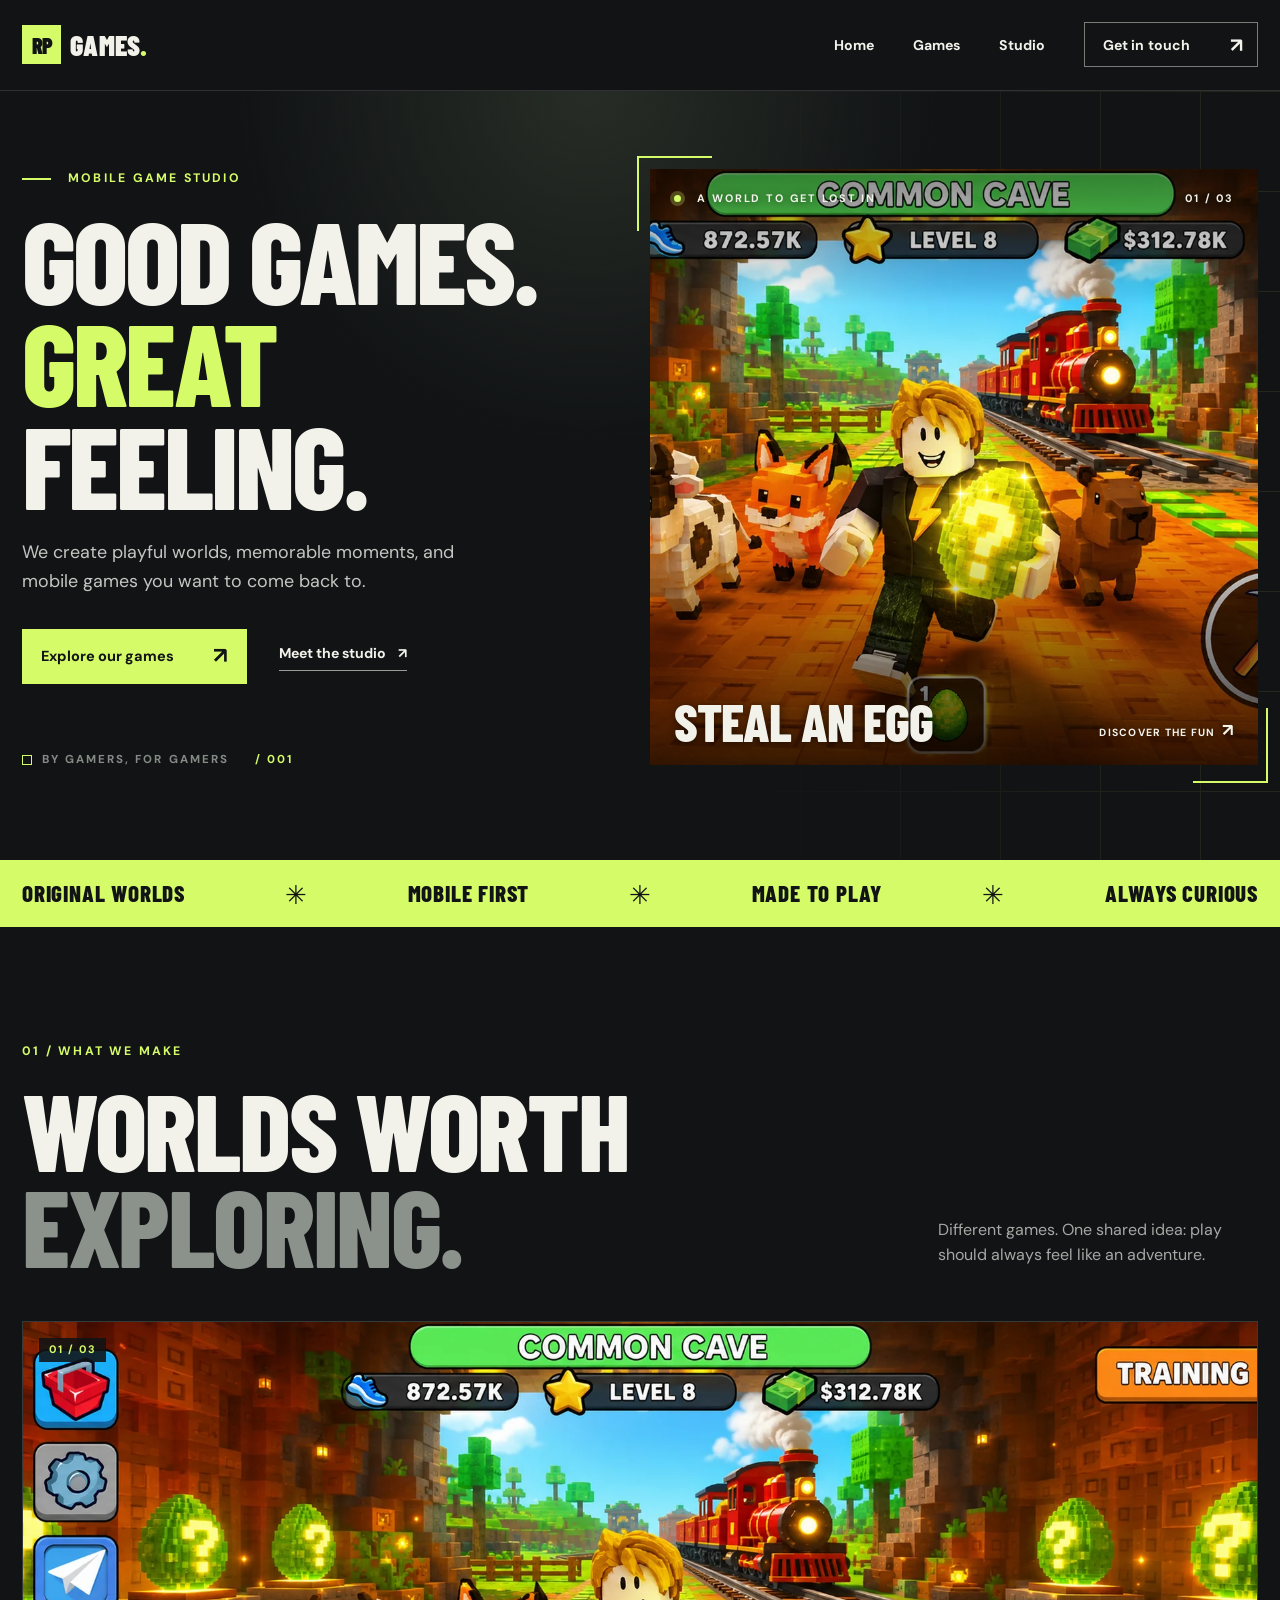
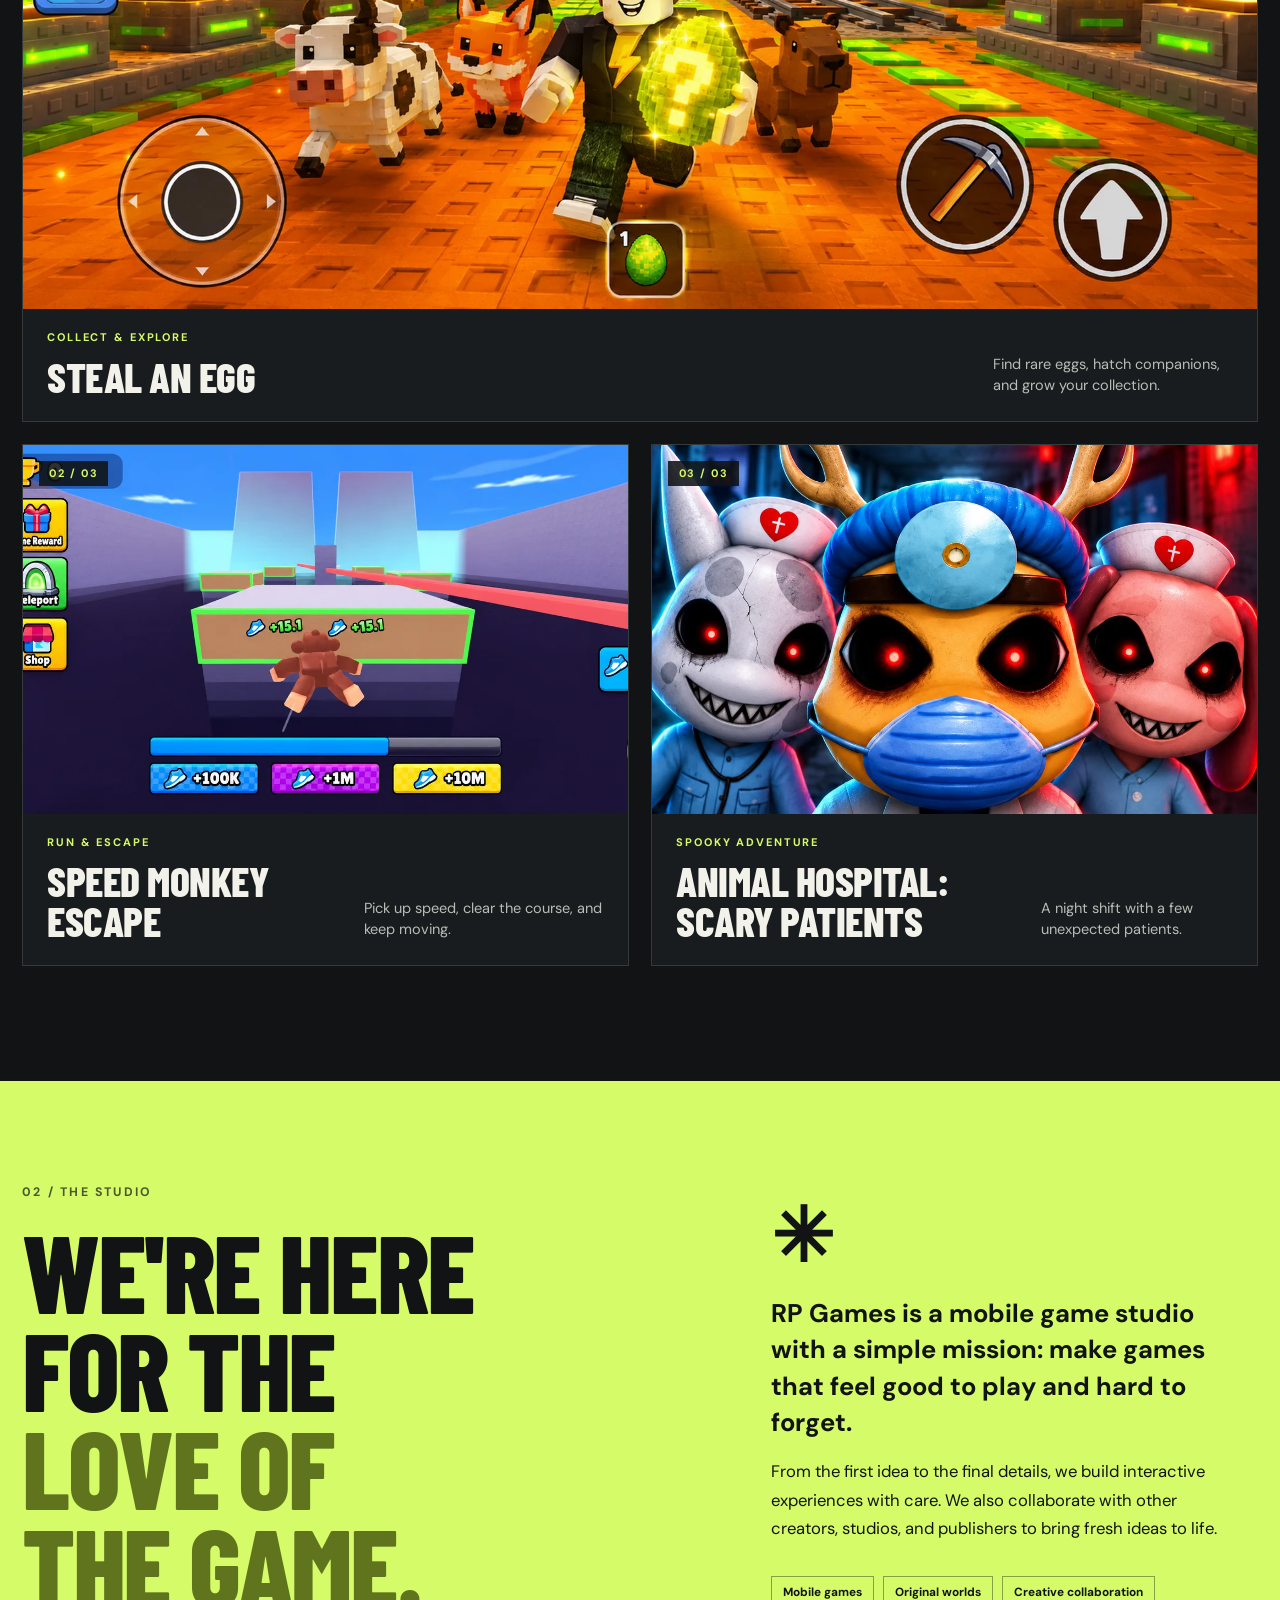
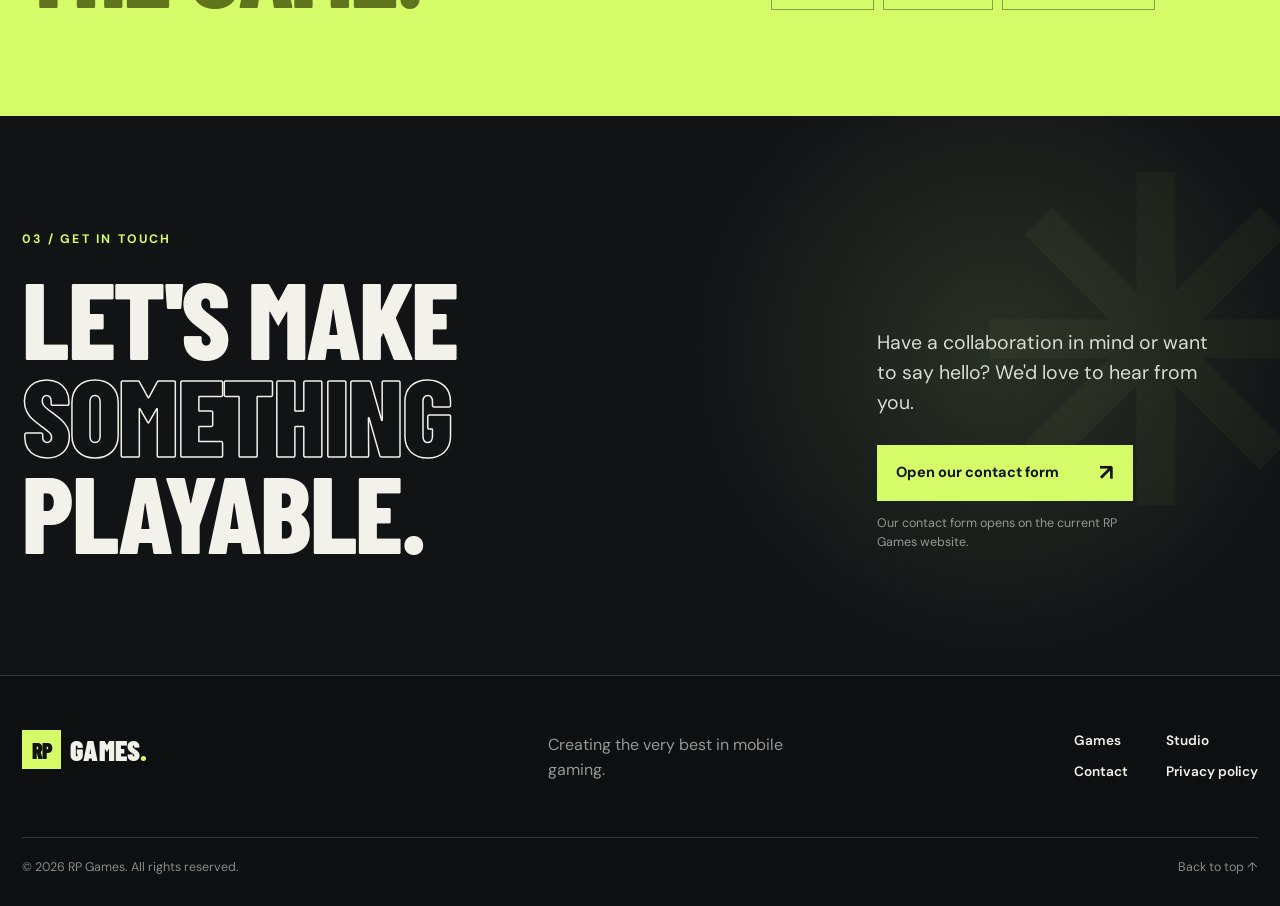
==== index.html @ 2c35d798 "Add files via upload" ====
<!doctype html>
<html lang="en">
<head>
  <meta charset="utf-8">
  <meta name="viewport" content="width=device-width, initial-scale=1">
  <meta name="theme-color" content="#111315">
  <meta name="description" content="RP Games creates playful, memorable mobile games and collaborates with studios and publishers to bring new worlds to life.">
  <title>RP Games — Mobile games worth coming back to</title>
  <link rel="icon" href="./assets/favicon.svg" type="image/svg+xml">
  <link rel="preconnect" href="https://fonts.googleapis.com">
  <link rel="preconnect" href="https://fonts.gstatic.com" crossorigin>
  <link href="https://fonts.googleapis.com/css2?family=Barlow+Condensed:wght@600;700;800;900&family=DM+Sans:wght@400;500;600;700&display=swap" rel="stylesheet">
  <link rel="stylesheet" href="./assets/styles.css">
  <script defer src="./assets/site.js"></script>
</head>
<body>
  <a class="skip-link" href="#main">Skip to content</a>
  <header class="site-header">
    <div class="wrap header-inner">
      <a class="brand" href="#home" aria-label="RP Games home"><span class="brand-tile">RP</span><span>GAMES<span class="brand-dot">.</span></span></a>
      <button class="menu-toggle" type="button" aria-expanded="false" aria-controls="primary-nav" aria-label="Open menu"><span></span><span></span></button>
      <nav class="primary-nav" id="primary-nav" aria-label="Main navigation">
        <a href="#home">Home</a>
        <a href="#games">Games</a>
        <a href="#studio">Studio</a>
        <a class="nav-contact" href="#contact">Get in touch <span aria-hidden="true">↗</span></a>
      </nav>
    </div>
  </header>

  <main id="main">
    <section class="hero" id="home" aria-labelledby="hero-title">
      <div class="wrap hero-grid">
        <div class="hero-copy">
          <p class="eyebrow"><span class="eyebrow-rule"></span> MOBILE GAME STUDIO</p>
          <h1 id="hero-title">GOOD GAMES.<br><span class="accent-type">GREAT</span><br>FEELING.</h1>
          <p class="hero-intro">We create playful worlds, memorable moments, and mobile games you want to come back to.</p>
          <div class="hero-actions">
            <a class="button button-lime" href="#games">Explore our games <span aria-hidden="true">↗</span></a>
            <a class="text-link" href="#studio">Meet the studio <span aria-hidden="true">↗</span></a>
          </div>
          <div class="hero-caption"><span class="caption-square" aria-hidden="true"></span> BY GAMERS, FOR GAMERS <span class="caption-index">/ 001</span></div>
        </div>
        <div class="hero-visual">
          <div class="hero-image-frame">
            <img src="./assets/steal-an-egg.webp" alt="Colorful Steal an Egg game world with a player carrying an egg" width="1900" height="878" fetchpriority="high">
            <div class="hero-image-shade"></div>
            <div class="image-topline"><span class="live-pip" aria-hidden="true"></span> A WORLD TO GET LOST IN <span>01 / 03</span></div>
            <div class="image-bottomline"><strong>STEAL AN EGG</strong><span>DISCOVER THE FUN <span aria-hidden="true">↗</span></span></div>
          </div>
          <span class="hero-corner hero-corner-a" aria-hidden="true"></span><span class="hero-corner hero-corner-b" aria-hidden="true"></span>
        </div>
      </div>
    </section>

    <div class="signal-strip" aria-label="Our focus: original worlds, mobile first, made to play">
      <div class="wrap signal-inner"><span>ORIGINAL WORLDS</span><i aria-hidden="true">✳</i><span>MOBILE FIRST</span><i aria-hidden="true">✳</i><span>MADE TO PLAY</span><i aria-hidden="true">✳</i><span>ALWAYS CURIOUS</span></div>
    </div>

    <section class="games-section section-pad" id="games" aria-labelledby="games-title">
      <div class="wrap">
        <div class="section-heading">
          <div><p class="eyebrow">01 / WHAT WE MAKE</p><h2 id="games-title">WORLDS WORTH<br><span class="muted-type">EXPLORING.</span></h2></div>
          <p>Different games. One shared idea: play should always feel like an adventure.</p>
        </div>
        <div class="game-grid">
          <article class="game-card game-card-featured">
            <div class="game-image"><img src="./assets/steal-an-egg.webp" alt="Steal an Egg game scene with a glowing egg and animal companions" width="1900" height="878" loading="lazy" decoding="async"><span class="card-number">01 / 03</span></div>
            <div class="game-info"><div><p class="game-type">COLLECT &amp; EXPLORE</p><h3>Steal an Egg</h3></div><p>Find rare eggs, hatch companions, and grow your collection.</p></div>
          </article>
          <article class="game-card">
            <div class="game-image"><img src="./assets/speed-monkey-escape.webp" alt="Speed Monkey Escape colorful obstacle course" width="1500" height="694" loading="lazy" decoding="async"><span class="card-number">02 / 03</span></div>
            <div class="game-info"><div><p class="game-type">RUN &amp; ESCAPE</p><h3>Speed Monkey Escape</h3></div><p>Pick up speed, clear the course, and keep moving.</p></div>
          </article>
          <article class="game-card">
            <div class="game-image"><img src="./assets/animal-hospital.webp" alt="Animal Hospital Scary Patients characters in a mysterious hospital" width="1100" height="1100" loading="lazy" decoding="async"><span class="card-number">03 / 03</span></div>
            <div class="game-info"><div><p class="game-type">SPOOKY ADVENTURE</p><h3>Animal Hospital: Scary Patients</h3></div><p>A night shift with a few unexpected patients.</p></div>
          </article>
        </div>
      </div>
    </section>

    <section class="studio-section" id="studio" aria-labelledby="studio-title">
      <div class="wrap studio-grid">
        <div><p class="eyebrow">02 / THE STUDIO</p><h2 id="studio-title">WE'RE HERE<br>FOR THE<br><span>LOVE OF<br>THE GAME.</span></h2></div>
        <div class="studio-copy"><span class="asterisk" aria-hidden="true">✳</span><p>RP Games is a mobile game studio with a simple mission: make games that feel good to play and hard to forget.</p><p>From the first idea to the final details, we build interactive experiences with care. We also collaborate with other creators, studios, and publishers to bring fresh ideas to life.</p><div class="studio-tags"><span>Mobile games</span><span>Original worlds</span><span>Creative collaboration</span></div></div>
      </div>
    </section>

    <section class="contact-section section-pad" id="contact" aria-labelledby="contact-title">
      <div class="wrap contact-grid"><div><p class="eyebrow">03 / GET IN TOUCH</p><h2 id="contact-title">LET'S MAKE<br><span class="outline-type">SOMETHING</span><br>PLAYABLE.</h2></div><div class="contact-right"><p>Have a collaboration in mind or want to say hello? We'd love to hear from you.</p><a class="button button-lime" href="https://mobtwin.wixsite.com/rpgames#comp-kpzdx657" target="_blank" rel="noopener noreferrer">Open our contact form <span aria-hidden="true">↗</span></a><small>Our contact form opens on the current RP Games website.</small></div></div>
    </section>
  </main>

  <footer class="site-footer"><div class="wrap footer-top"><a class="brand" href="#home" aria-label="RP Games home"><span class="brand-tile">RP</span><span>GAMES<span class="brand-dot">.</span></span></a><p>Creating the very best in mobile gaming.</p><nav aria-label="Footer navigation"><a href="#games">Games</a><a href="#studio">Studio</a><a href="#contact">Contact</a><a href="./privacy-policy/">Privacy policy</a></nav></div><div class="wrap footer-bottom"><span>© <span data-year>2026</span> RP Games. All rights reserved.</span><a href="#home">Back to top ↑</a></div></footer>
</body>
</html>
---- assets/styles.css ----
:root{--ink:#111315;--ink-2:#191c1e;--paper:#f2f2eb;--line:#34393a;--lime:#d5fb69;--muted:#a4a9a4;--display:'Barlow Condensed',Impact,'Arial Narrow',sans-serif;--body:'DM Sans',Arial,sans-serif}
*,*::before,*::after{box-sizing:border-box}
html{scroll-behavior:smooth;scroll-padding-top:5.5rem}
body{margin:0;background:var(--ink);color:var(--paper);font-family:var(--body);font-size:1rem;line-height:1.6;-webkit-font-smoothing:antialiased}
body.menu-open{overflow:hidden}
a{color:inherit;text-decoration:none}
button{font:inherit}
img{display:block;max-width:100%}
::selection{background:var(--lime);color:var(--ink)}
:focus-visible{outline:3px solid var(--lime);outline-offset:4px}
.wrap{width:min(100% - 2.75rem,1280px);margin-inline:auto}
.skip-link{position:fixed;z-index:100;top:-5rem;left:1rem;background:var(--lime);color:var(--ink);padding:.6rem 1rem;font-weight:700}
.skip-link:focus{top:1rem}
.site-header{position:relative;z-index:20;border-bottom:1px solid #ffffff20;background:var(--ink)}
.header-inner{height:5.6rem;display:flex;align-items:center;justify-content:space-between;gap:2rem}
.brand{display:inline-flex;align-items:center;gap:.55rem;white-space:nowrap;font:900 1.75rem/1 var(--display);letter-spacing:.01em}
.brand-tile{display:grid;place-items:center;width:2.45rem;height:2.45rem;color:var(--ink);background:var(--lime);font-size:1.38rem;letter-spacing:-.05em}
.brand-dot{color:var(--lime)}
.primary-nav{display:flex;align-items:center;gap:clamp(1.5rem,3vw,3rem);font-size:.88rem;font-weight:700;letter-spacing:.01em}
.primary-nav>a:not(.nav-contact){transition:color .2s}
.primary-nav>a:not(.nav-contact):hover{color:var(--lime)}
.nav-contact{display:flex;align-items:center;gap:2.5rem;border:1px solid #777e77;padding:.65rem .85rem .65rem 1.1rem;transition:background .2s,color .2s,border-color .2s}
.nav-contact:hover{background:var(--lime);border-color:var(--lime);color:var(--ink)}
.nav-contact span{font-size:1.25rem;line-height:1}
.menu-toggle{display:none}
.hero{position:relative;overflow:hidden;background:radial-gradient(circle at 46% 0%,#272d26 0,transparent 34%),var(--ink)}
.hero::before{content:'';position:absolute;inset:0;pointer-events:none;opacity:.09;background-image:linear-gradient(to right,#d5fb69 1px,transparent 1px),linear-gradient(to bottom,#d5fb69 1px,transparent 1px);background-size:100px 100px;mask-image:linear-gradient(90deg,transparent 55%,black 100%)}
.hero-grid{position:relative;min-height:41rem;display:grid;grid-template-columns:minmax(0,.94fr) minmax(0,1.06fr);align-items:center;gap:clamp(2rem,5vw,5.5rem);padding-block:4.1rem 4.8rem}
.hero-copy{position:relative;z-index:1}
.eyebrow{font-size:.77rem;line-height:1.4;letter-spacing:.18em;font-weight:700;text-transform:uppercase;color:var(--lime);margin:0 0 1.3rem}
.eyebrow-rule{display:inline-block;width:1.8rem;height:2px;background:currentColor;vertical-align:middle;margin-right:.75rem}
h1,h2,h3,p{margin-top:0}
h1,h2,h3{font-family:var(--display);font-weight:800;line-height:.89;text-transform:uppercase}
h1{font-size:clamp(5.2rem,9vw,10.25rem);letter-spacing:-.026em;margin:0 0 1.4rem}
.accent-type{color:var(--lime)}
.hero-intro{color:#c2c7c1;max-width:27rem;font-size:1.12rem;line-height:1.65;margin-bottom:2rem}
.hero-actions{display:flex;align-items:center;flex-wrap:wrap;gap:1.4rem 2rem}
.button{display:inline-flex;min-height:3.45rem;align-items:center;justify-content:space-between;gap:2.4rem;padding:.88rem 1.2rem;font-size:.91rem;font-weight:700;line-height:1.2;transition:transform .2s,background .2s}
.button:hover{transform:translateY(-3px);background:#e8ffab}
.button-lime{background:var(--lime);color:var(--ink)}
.button span{font-size:1.4rem;line-height:1}
.text-link{font-size:.88rem;font-weight:700;border-bottom:1px solid #979c97;padding-bottom:.3rem;transition:border-color .2s,color .2s}
.text-link:hover{color:var(--lime);border-color:var(--lime)}
.text-link span{margin-left:.55rem}
.hero-caption{display:flex;align-items:center;gap:.6rem;margin-top:4.2rem;color:#858c86;font-size:.72rem;font-weight:700;letter-spacing:.18em}
.caption-square{width:.62rem;height:.62rem;border:1px solid var(--lime)}
.caption-index{margin-left:1rem;color:var(--lime)}
.hero-visual{position:relative;min-width:0;padding:.8rem 0 1.1rem .8rem}
.hero-image-frame{position:relative;overflow:hidden;background:#394341;aspect-ratio:1.02;isolation:isolate}
.hero-image-frame>img{width:100%;height:100%;object-fit:cover;object-position:52% 50%;filter:saturate(.98)}
.hero-image-shade{position:absolute;inset:0;background:linear-gradient(to bottom,rgba(0,0,0,.45),transparent 23%,transparent 61%,rgba(0,0,0,.78));pointer-events:none}
.image-topline,.image-bottomline{position:absolute;z-index:1;left:1.5rem;right:1.5rem;display:flex;align-items:center;justify-content:space-between;gap:1rem;text-shadow:0 1px 8px #0009}
.image-topline{top:1.3rem;font-size:.68rem;letter-spacing:.17em;font-weight:700}
.live-pip{flex:none;display:inline-block;width:.48rem;height:.48rem;background:var(--lime);border-radius:50%;box-shadow:0 0 0 4px #d5fb6940}
.image-topline span:last-child{margin-left:auto}
.image-bottomline{bottom:1.3rem;align-items:end}
.image-bottomline strong{font:800 clamp(2.6rem,4.1vw,5.2rem)/.89 var(--display);letter-spacing:-.02em}
.image-bottomline>span{font-size:.65rem;font-weight:700;white-space:nowrap;letter-spacing:.12em}
.image-bottomline>span span{font-size:1.1rem;margin-left:.2rem}
.hero-corner{position:absolute;width:4.7rem;height:4.7rem;pointer-events:none}
.hero-corner-a{top:0;left:0;border-top:2px solid var(--lime);border-left:2px solid var(--lime)}
.hero-corner-b{bottom:0;right:-.65rem;border-bottom:2px solid var(--lime);border-right:2px solid var(--lime)}
.signal-strip{background:var(--lime);color:var(--ink);border-block:1px solid var(--lime)}
.signal-inner{display:flex;align-items:center;justify-content:space-between;gap:1.6rem;min-height:4.1rem;overflow:hidden;white-space:nowrap;font:800 clamp(1.1rem,1.8vw,1.65rem)/1 var(--display);letter-spacing:.035em}
.signal-inner i{font:normal 1.65rem var(--display)}
.section-pad{padding-block:clamp(5.5rem,9vw,9rem)}
.section-heading{display:flex;align-items:end;justify-content:space-between;gap:2rem;margin-bottom:2.9rem}
.section-heading h2,.studio-grid h2,.contact-grid h2{font-size:clamp(4.7rem,8.5vw,8.7rem);letter-spacing:-.022em;margin:0}
.muted-type{color:#8b928c}
.section-heading>p{color:var(--muted);max-width:20rem;margin:0 0 .4rem;font-size:1rem}
.game-grid{display:grid;grid-template-columns:repeat(2,minmax(0,1fr));gap:1.4rem}
.game-card{min-width:0;border:1px solid var(--line);background:var(--ink-2);transition:border-color .25s,transform .25s}
.game-card:hover{border-color:var(--lime);transform:translateY(-4px)}
.game-card-featured{grid-column:span 2}
.game-image{position:relative;overflow:hidden;aspect-ratio:1.64;background:#29302b}
.game-card-featured .game-image{aspect-ratio:2.1}
.game-image img{width:100%;height:100%;object-fit:cover;object-position:center;transition:transform .4s}
.game-card:hover .game-image img{transform:scale(1.025)}
.game-card:nth-child(3) .game-image img{object-position:center 38%}
.card-number{position:absolute;top:1rem;left:1rem;padding:.42rem .65rem;background:#111315df;color:var(--lime);font-size:.68rem;font-weight:700;letter-spacing:.14em;line-height:1}
.game-info{display:flex;align-items:end;justify-content:space-between;gap:1.5rem;padding:1.25rem 1.5rem 1.55rem}
.game-info h3{font-size:clamp(2.05rem,3.25vw,3.55rem);line-height:.95;letter-spacing:-.012em;margin:0}
.game-type{font-size:.69rem;letter-spacing:.17em;color:var(--lime);font-weight:700;margin:0 0 .6rem}
.game-info>p{max-width:15rem;color:#b8bdb7;font-size:.91rem;line-height:1.45;margin:0}
.studio-section{background:var(--lime);color:var(--ink);padding-block:clamp(5rem,8vw,8rem)}
.studio-grid{display:grid;grid-template-columns:1.15fr .85fr;align-items:end;gap:clamp(2rem,7vw,7rem)}
.studio-section .eyebrow{color:var(--ink);opacity:.7}
.studio-grid h2{font-size:clamp(5rem,8.6vw,9rem)}
.studio-grid h2 span{color:#60741e}
.studio-copy{padding-bottom:.25rem}
.asterisk{font:800 4.7rem/1 var(--display)}
.studio-copy p{font-size:1.04rem;line-height:1.7;max-width:28rem;margin-bottom:1rem}
.studio-copy p:first-of-type{font-size:clamp(1.35rem,2vw,1.75rem);line-height:1.42;font-weight:700;margin-top:1.65rem}
.studio-tags{display:flex;flex-wrap:wrap;gap:.55rem;margin-top:2.1rem}
.studio-tags span{border:1px solid #10131265;padding:.4rem .7rem;font-size:.74rem;font-weight:700}
.contact-section{position:relative;overflow:hidden;background:radial-gradient(circle at 78% 42%,#293025 0,transparent 30%),var(--ink)}
.contact-section::after{content:'✳';position:absolute;right:-3rem;top:0;font:800 27rem/1 var(--display);color:#d5fb6909;pointer-events:none}
.contact-grid{position:relative;z-index:1;display:grid;grid-template-columns:1.35fr .65fr;gap:4rem;align-items:end}
.contact-grid h2{font-size:clamp(5rem,8.5vw,9rem)}
.outline-type{color:transparent;-webkit-text-stroke:1.5px var(--paper)}
.contact-right{padding-bottom:.5rem}
.contact-right>p{font-size:1.22rem;line-height:1.55;max-width:21rem;color:#d6dbd4;margin-bottom:1.7rem}
.contact-right .button{min-width:16rem}
.contact-right small{display:block;color:#929a93;line-height:1.5;font-size:.78rem;max-width:17rem;margin-top:.85rem}
.site-footer{border-top:1px solid var(--line);background:#0d0f10}
.footer-top{display:grid;grid-template-columns:1fr 1fr auto;gap:2rem;align-items:start;padding-block:3.4rem}
.footer-top p{max-width:15rem;color:#929a93;margin:.1rem 0 0}
.footer-top nav{display:grid;grid-template-columns:repeat(2,auto);column-gap:2.4rem;row-gap:.55rem;font-size:.85rem;font-weight:600}
.footer-top nav a:hover,.footer-bottom a:hover{color:var(--lime)}
.footer-bottom{border-top:1px solid var(--line);display:flex;justify-content:space-between;gap:1rem;padding-block:1.25rem 1.7rem;color:#858d87;font-size:.78rem}
@media(max-width:1100px){.hero-grid{gap:2rem}.hero-caption{margin-top:2.7rem}.image-bottomline>span{display:none}.game-info>p{max-width:12rem}}
@media(max-width:820px){
 .wrap{width:min(100% - 2rem,1280px)}
 .header-inner{height:4.8rem}.menu-toggle{display:flex;width:2.8rem;height:2.8rem;flex-direction:column;align-items:center;justify-content:center;gap:.42rem;border:1px solid #ffffff55;background:transparent;color:var(--paper);cursor:pointer}.menu-toggle span{display:block;width:1.2rem;height:2px;background:currentColor;transition:transform .2s}.menu-open .menu-toggle span:first-child{transform:translateY(.26rem) rotate(45deg)}.menu-open .menu-toggle span:last-child{transform:translateY(-.26rem) rotate(-45deg)}
 .primary-nav{display:none;position:absolute;top:4.8rem;left:0;right:0;min-height:calc(100dvh - 4.8rem);padding:2rem max(1rem,calc((100vw - 1280px)/2));background:var(--ink);flex-direction:column;align-items:stretch;justify-content:flex-start;gap:0;font:800 3rem/1 var(--display);text-transform:uppercase}.menu-open .primary-nav{display:flex}.primary-nav a:not(.nav-contact){border-bottom:1px solid var(--line);padding:1rem .3rem}.nav-contact{margin-top:1.5rem;justify-content:space-between;font-size:1.55rem}
 .hero-grid{grid-template-columns:1fr;min-height:0;gap:2.1rem;padding-block:3.7rem 4rem}.hero-copy{max-width:46rem}.hero-caption{display:none}.hero-visual{max-width:46rem;padding-right:.8rem}.hero-corner-b{right:0}.hero-image-frame{aspect-ratio:1.55}.image-bottomline>span{display:block}
 .section-heading{align-items:start}.section-heading h2,.studio-grid h2,.contact-grid h2{font-size:clamp(5rem,11vw,8rem)}
 .studio-grid{grid-template-columns:1fr;gap:2rem}.studio-copy{max-width:40rem}.contact-grid{grid-template-columns:1fr;gap:2rem}.contact-right{display:flex;flex-wrap:wrap;align-items:center;gap:1rem 2rem}.contact-right>p{margin-bottom:0}.contact-right small{flex-basis:100%;margin-top:0}.footer-top{grid-template-columns:1fr auto}.footer-top>p{grid-column:1}
}
@media(max-width:600px){
 .brand{font-size:1.52rem}.brand-tile{width:2.2rem;height:2.2rem;font-size:1.2rem}
 .hero-grid{padding-block:3.1rem 3.2rem;gap:2.3rem}.hero h1{font-size:clamp(3.9rem,15.5vw,7rem);margin-bottom:1rem}.hero-intro{font-size:1rem;max-width:23rem}.hero-actions{gap:1.25rem 1.4rem}.hero-visual{padding:.5rem .5rem .7rem .5rem}.hero-image-frame{aspect-ratio:1.22}.hero-image-frame img{object-position:52% 50%}.image-topline{top:1rem;left:1rem;right:1rem;font-size:.58rem}.image-topline span:last-child{display:none}.image-bottomline{left:1rem;right:1rem;bottom:1rem}.image-bottomline strong{font-size:2.8rem}.image-bottomline>span{display:none}.hero-corner{width:3rem;height:3rem}
 .signal-inner{justify-content:flex-start;gap:1.2rem;min-height:3.5rem;font-size:1.2rem}.signal-inner span:nth-of-type(n+3),.signal-inner i:nth-of-type(n+2){display:none}
 .section-pad{padding-block:5rem}.section-heading{display:block;margin-bottom:1.8rem}.section-heading h2,.studio-grid h2,.contact-grid h2{font-size:clamp(4.75rem,16vw,7rem)}.section-heading>p{margin-top:1.2rem}.game-grid{grid-template-columns:1fr;gap:1rem}.game-card-featured{grid-column:auto}.game-card-featured .game-image,.game-image{aspect-ratio:1.35}.game-info{display:block;padding:1.1rem 1.15rem 1.3rem}.game-info h3{font-size:2.65rem}.game-info>p{max-width:none;margin-top:.7rem;font-size:.9rem}.card-number{top:.7rem;left:.7rem}
 .studio-section{padding-block:5rem}.studio-copy p:first-of-type{font-size:1.35rem}.contact-grid{gap:2.2rem}.contact-right{display:block}.contact-right>p{margin-bottom:1.5rem;font-size:1.05rem}.contact-right small{margin-top:.8rem}
 .footer-top{grid-template-columns:1fr;gap:1rem;padding-block:2.8rem}.footer-top>p{grid-column:auto}.footer-top nav{margin-top:1rem;justify-content:start}.footer-bottom{flex-wrap:wrap}
}
@media(prefers-reduced-motion:reduce){html{scroll-behavior:auto}*,*::before,*::after{transition-duration:.01ms!important;animation-duration:.01ms!important}}

/* The privacy page shares the site header and footer. */
.legal-main{background:var(--paper);color:var(--ink);padding-block:clamp(4rem,7vw,7rem)}
.legal-content{max-width:800px}
.legal-main .eyebrow{color:#597616}
.legal-main h1{font-size:clamp(4.5rem,11vw,8rem);line-height:.9;margin-bottom:1.5rem}
.legal-main h2{font-size:2.4rem;line-height:1;margin:2.5rem 0 1rem}
.legal-main p,.legal-main li{font-size:1rem;line-height:1.75;color:#353b39}
.legal-main ul{padding-left:1.5rem}
.legal-main a:not(.button){text-decoration:underline;text-underline-offset:3px}
.legal-note{border-left:4px solid #9cc634;padding:1rem 1.25rem;background:#e6eada;margin-bottom:2rem}
.legal-note p{margin:0}
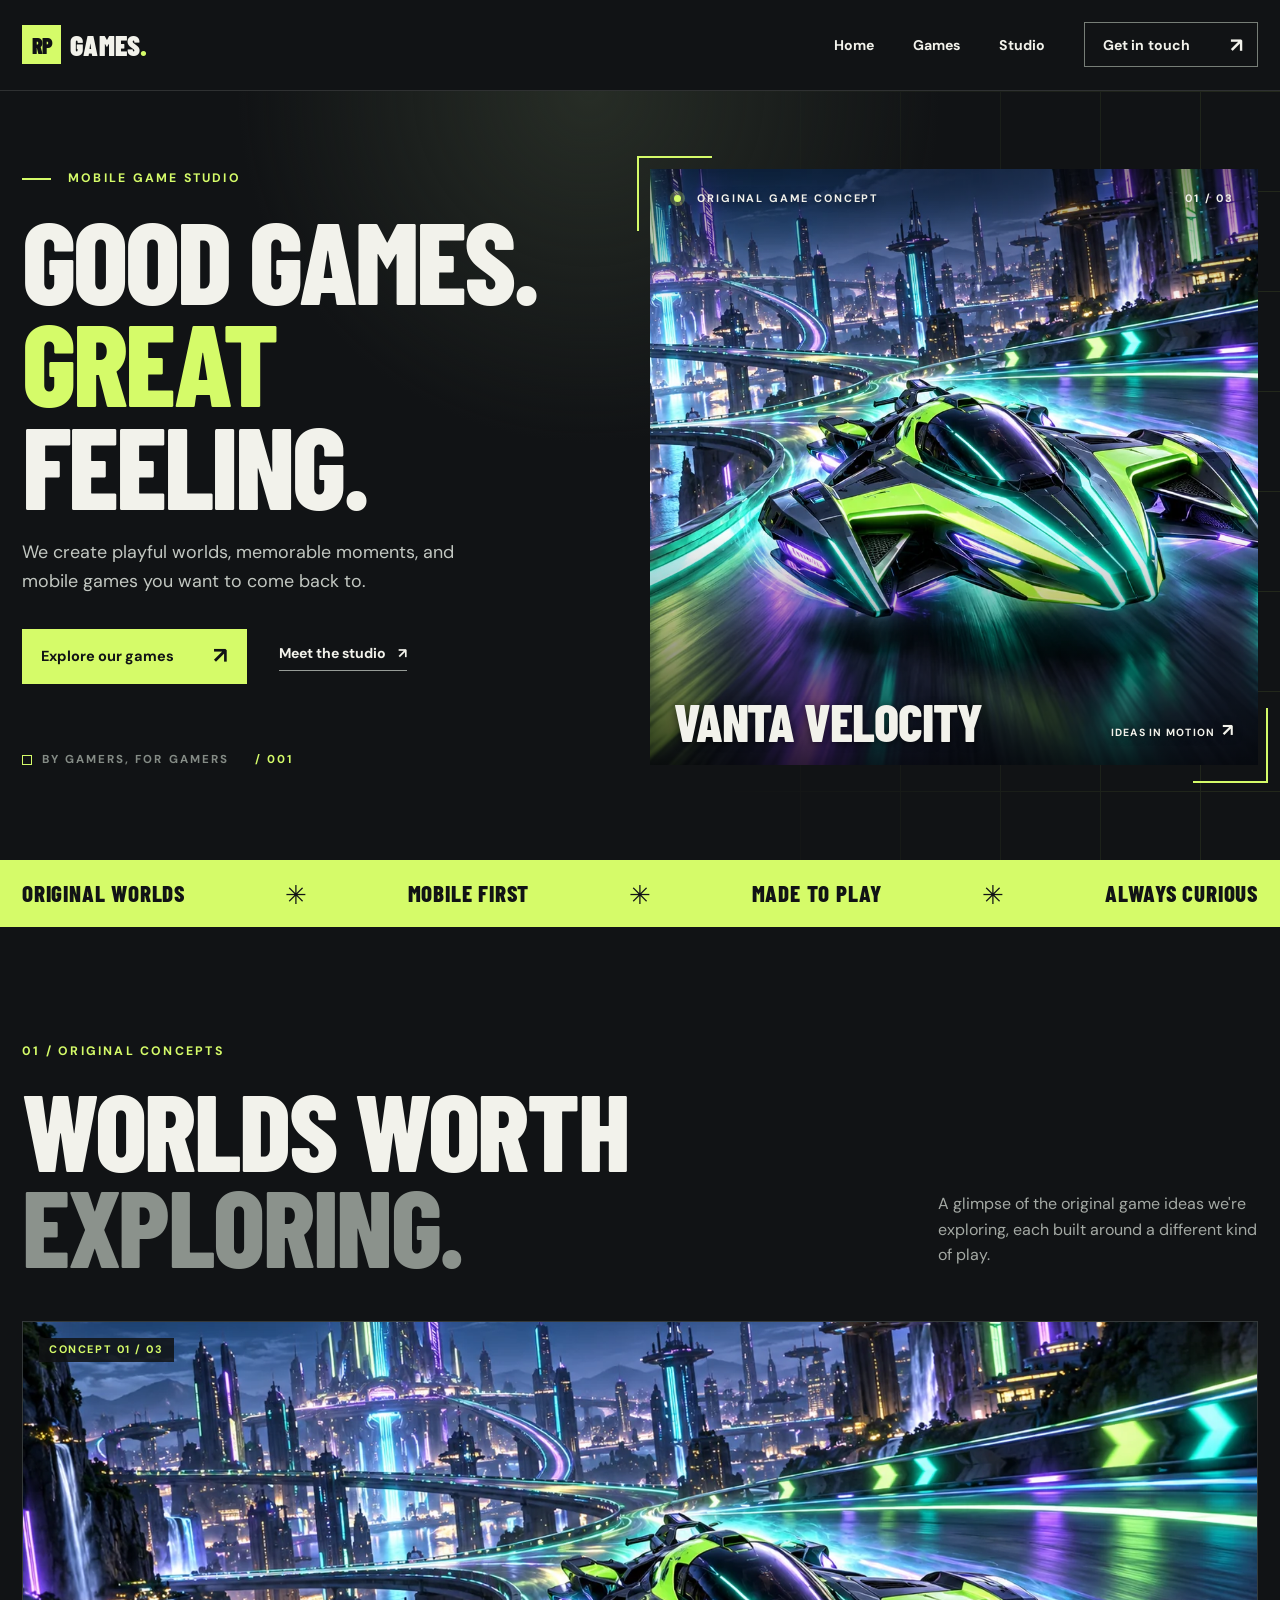
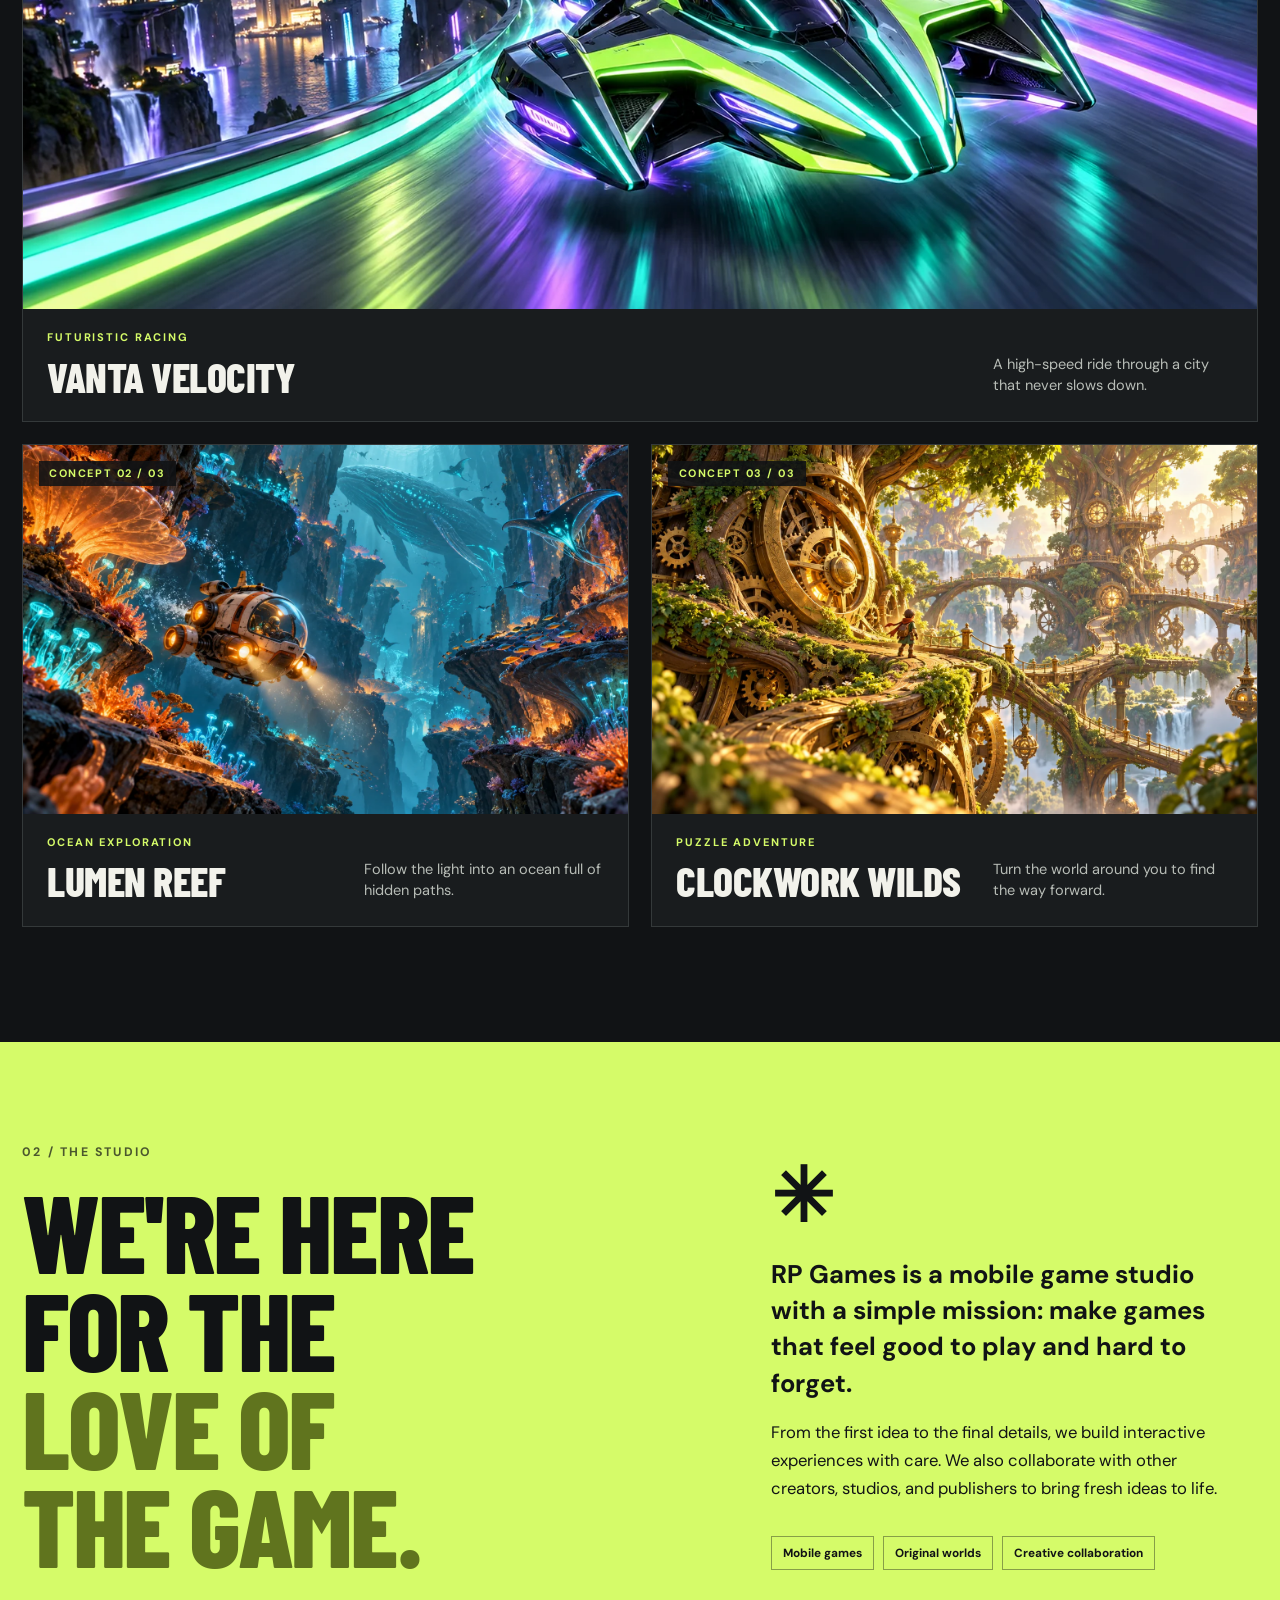
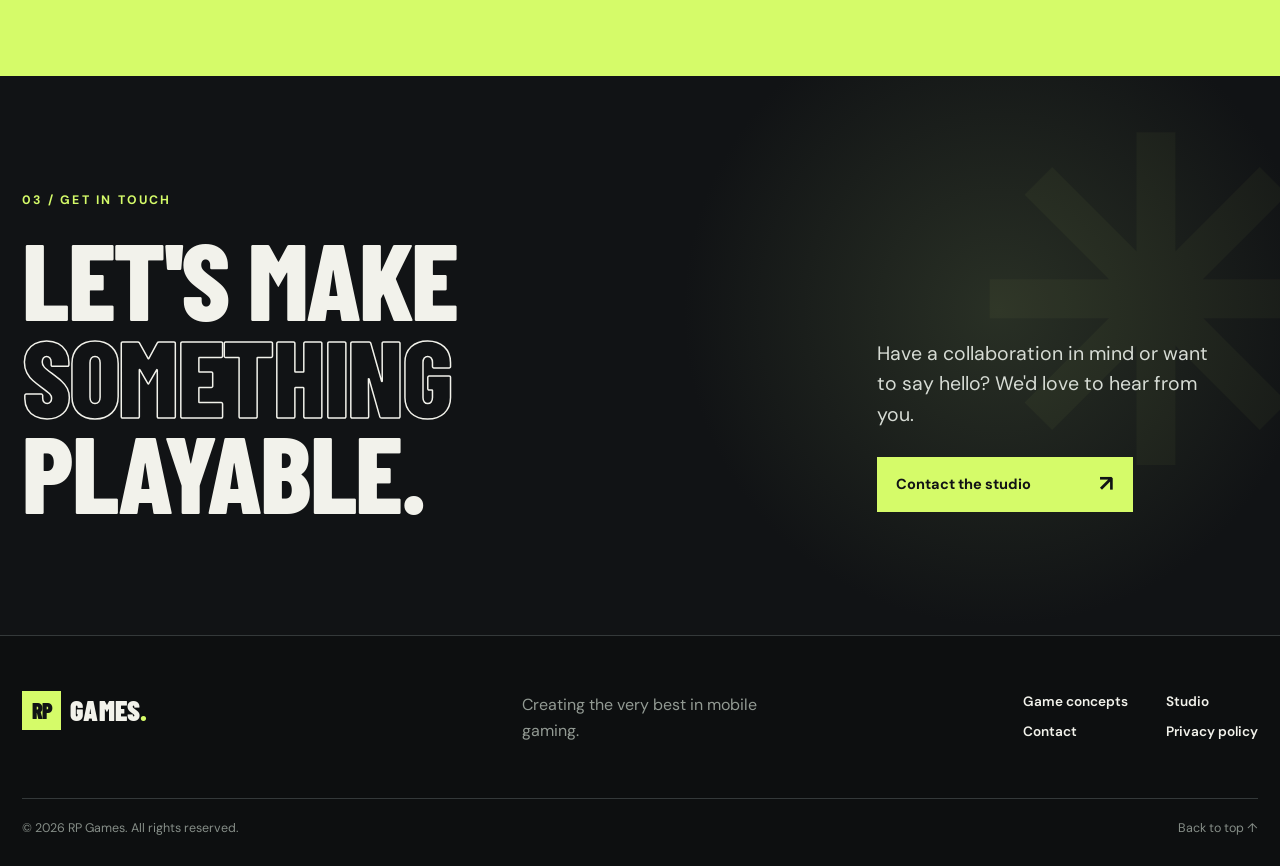
==== commit 398e0c3d: "Add files via upload" ====
--- a/index.html
+++ b/index.html
@@ -23,7 +23,7 @@
         <a href="#home">Home</a>
         <a href="#games">Games</a>
         <a href="#studio">Studio</a>
-        <a class="nav-contact" href="#contact">Get in touch <span aria-hidden="true">↗</span></a>
+        <a class="nav-contact" href="./contact/">Get in touch <span aria-hidden="true">↗</span></a>
       </nav>
     </div>
   </header>
@@ -43,10 +43,10 @@
         </div>
         <div class="hero-visual">
           <div class="hero-image-frame">
-            <img src="./assets/steal-an-egg.webp" alt="Colorful Steal an Egg game world with a player carrying an egg" width="1900" height="878" fetchpriority="high">
+            <img src="./assets/vanta-velocity.webp" alt="Futuristic hover racer speeding through a neon city" width="1600" height="900" fetchpriority="high">
             <div class="hero-image-shade"></div>
-            <div class="image-topline"><span class="live-pip" aria-hidden="true"></span> A WORLD TO GET LOST IN <span>01 / 03</span></div>
-            <div class="image-bottomline"><strong>STEAL AN EGG</strong><span>DISCOVER THE FUN <span aria-hidden="true">↗</span></span></div>
+            <div class="image-topline"><span class="live-pip" aria-hidden="true"></span> ORIGINAL GAME CONCEPT <span>01 / 03</span></div>
+            <div class="image-bottomline"><strong>VANTA VELOCITY</strong><span>IDEAS IN MOTION <span aria-hidden="true">↗</span></span></div>
           </div>
           <span class="hero-corner hero-corner-a" aria-hidden="true"></span><span class="hero-corner hero-corner-b" aria-hidden="true"></span>
         </div>
@@ -60,21 +60,21 @@
     <section class="games-section section-pad" id="games" aria-labelledby="games-title">
       <div class="wrap">
         <div class="section-heading">
-          <div><p class="eyebrow">01 / WHAT WE MAKE</p><h2 id="games-title">WORLDS WORTH<br><span class="muted-type">EXPLORING.</span></h2></div>
-          <p>Different games. One shared idea: play should always feel like an adventure.</p>
+          <div><p class="eyebrow">01 / ORIGINAL CONCEPTS</p><h2 id="games-title">WORLDS WORTH<br><span class="muted-type">EXPLORING.</span></h2></div>
+          <p>A glimpse of the original game ideas we're exploring, each built around a different kind of play.</p>
         </div>
         <div class="game-grid">
           <article class="game-card game-card-featured">
-            <div class="game-image"><img src="./assets/steal-an-egg.webp" alt="Steal an Egg game scene with a glowing egg and animal companions" width="1900" height="878" loading="lazy" decoding="async"><span class="card-number">01 / 03</span></div>
-            <div class="game-info"><div><p class="game-type">COLLECT &amp; EXPLORE</p><h3>Steal an Egg</h3></div><p>Find rare eggs, hatch companions, and grow your collection.</p></div>
+            <div class="game-image"><img src="./assets/vanta-velocity.webp" alt="Vanta Velocity concept art of a neon hover-racing course" width="1600" height="900" loading="lazy" decoding="async"><span class="card-number">CONCEPT 01 / 03</span></div>
+            <div class="game-info"><div><p class="game-type">FUTURISTIC RACING</p><h3>Vanta Velocity</h3></div><p>A high-speed ride through a city that never slows down.</p></div>
           </article>
           <article class="game-card">
-            <div class="game-image"><img src="./assets/speed-monkey-escape.webp" alt="Speed Monkey Escape colorful obstacle course" width="1500" height="694" loading="lazy" decoding="async"><span class="card-number">02 / 03</span></div>
-            <div class="game-info"><div><p class="game-type">RUN &amp; ESCAPE</p><h3>Speed Monkey Escape</h3></div><p>Pick up speed, clear the course, and keep moving.</p></div>
+            <div class="game-image"><img src="./assets/lumen-reef.webp" alt="Lumen Reef concept art of a small submersible in a glowing underwater canyon" width="1600" height="900" loading="lazy" decoding="async"><span class="card-number">CONCEPT 02 / 03</span></div>
+            <div class="game-info"><div><p class="game-type">OCEAN EXPLORATION</p><h3>Lumen Reef</h3></div><p>Follow the light into an ocean full of hidden paths.</p></div>
           </article>
           <article class="game-card">
-            <div class="game-image"><img src="./assets/animal-hospital.webp" alt="Animal Hospital Scary Patients characters in a mysterious hospital" width="1100" height="1100" loading="lazy" decoding="async"><span class="card-number">03 / 03</span></div>
-            <div class="game-info"><div><p class="game-type">SPOOKY ADVENTURE</p><h3>Animal Hospital: Scary Patients</h3></div><p>A night shift with a few unexpected patients.</p></div>
+            <div class="game-image"><img src="./assets/clockwork-wilds.webp" alt="Clockwork Wilds concept art of a mechanical woodland and explorer" width="1600" height="900" loading="lazy" decoding="async"><span class="card-number">CONCEPT 03 / 03</span></div>
+            <div class="game-info"><div><p class="game-type">PUZZLE ADVENTURE</p><h3>Clockwork Wilds</h3></div><p>Turn the world around you to find the way forward.</p></div>
           </article>
         </div>
       </div>
@@ -88,10 +88,10 @@
     </section>
 
     <section class="contact-section section-pad" id="contact" aria-labelledby="contact-title">
-      <div class="wrap contact-grid"><div><p class="eyebrow">03 / GET IN TOUCH</p><h2 id="contact-title">LET'S MAKE<br><span class="outline-type">SOMETHING</span><br>PLAYABLE.</h2></div><div class="contact-right"><p>Have a collaboration in mind or want to say hello? We'd love to hear from you.</p><a class="button button-lime" href="https://mobtwin.wixsite.com/rpgames#comp-kpzdx657" target="_blank" rel="noopener noreferrer">Open our contact form <span aria-hidden="true">↗</span></a><small>Our contact form opens on the current RP Games website.</small></div></div>
+      <div class="wrap contact-grid"><div><p class="eyebrow">03 / GET IN TOUCH</p><h2 id="contact-title">LET'S MAKE<br><span class="outline-type">SOMETHING</span><br>PLAYABLE.</h2></div><div class="contact-right"><p>Have a collaboration in mind or want to say hello? We'd love to hear from you.</p><a class="button button-lime" href="./contact/">Contact the studio <span aria-hidden="true">↗</span></a></div></div>
     </section>
   </main>
 
-  <footer class="site-footer"><div class="wrap footer-top"><a class="brand" href="#home" aria-label="RP Games home"><span class="brand-tile">RP</span><span>GAMES<span class="brand-dot">.</span></span></a><p>Creating the very best in mobile gaming.</p><nav aria-label="Footer navigation"><a href="#games">Games</a><a href="#studio">Studio</a><a href="#contact">Contact</a><a href="./privacy-policy/">Privacy policy</a></nav></div><div class="wrap footer-bottom"><span>© <span data-year>2026</span> RP Games. All rights reserved.</span><a href="#home">Back to top ↑</a></div></footer>
+  <footer class="site-footer"><div class="wrap footer-top"><a class="brand" href="#home" aria-label="RP Games home"><span class="brand-tile">RP</span><span>GAMES<span class="brand-dot">.</span></span></a><p>Creating the very best in mobile gaming.</p><nav aria-label="Footer navigation"><a href="#games">Game concepts</a><a href="#studio">Studio</a><a href="./contact/">Contact</a><a href="./privacy-policy/">Privacy policy</a></nav></div><div class="wrap footer-bottom"><span>© <span data-year>2026</span> RP Games. All rights reserved.</span><a href="#home">Back to top ↑</a></div></footer>
 </body>
 </html>
--- a/assets/styles.css
+++ b/assets/styles.css
@@ -47,7 +47,7 @@
 .caption-index{margin-left:1rem;color:var(--lime)}
 .hero-visual{position:relative;min-width:0;padding:.8rem 0 1.1rem .8rem}
 .hero-image-frame{position:relative;overflow:hidden;background:#394341;aspect-ratio:1.02;isolation:isolate}
-.hero-image-frame>img{width:100%;height:100%;object-fit:cover;object-position:52% 50%;filter:saturate(.98)}
+.hero-image-frame>img{width:100%;height:100%;object-fit:cover;object-position:65% 50%;filter:saturate(.98)}
 .hero-image-shade{position:absolute;inset:0;background:linear-gradient(to bottom,rgba(0,0,0,.45),transparent 23%,transparent 61%,rgba(0,0,0,.78));pointer-events:none}
 .image-topline,.image-bottomline{position:absolute;z-index:1;left:1.5rem;right:1.5rem;display:flex;align-items:center;justify-content:space-between;gap:1rem;text-shadow:0 1px 8px #0009}
 .image-topline{top:1.3rem;font-size:.68rem;letter-spacing:.17em;font-weight:700}
@@ -76,7 +76,7 @@
 .game-card-featured .game-image{aspect-ratio:2.1}
 .game-image img{width:100%;height:100%;object-fit:cover;object-position:center;transition:transform .4s}
 .game-card:hover .game-image img{transform:scale(1.025)}
-.game-card:nth-child(3) .game-image img{object-position:center 38%}
+.game-card:nth-child(3) .game-image img{object-position:center}
 .card-number{position:absolute;top:1rem;left:1rem;padding:.42rem .65rem;background:#111315df;color:var(--lime);font-size:.68rem;font-weight:700;letter-spacing:.14em;line-height:1}
 .game-info{display:flex;align-items:end;justify-content:space-between;gap:1.5rem;padding:1.25rem 1.5rem 1.55rem}
 .game-info h3{font-size:clamp(2.05rem,3.25vw,3.55rem);line-height:.95;letter-spacing:-.012em;margin:0}
@@ -119,7 +119,7 @@
 }
 @media(max-width:600px){
  .brand{font-size:1.52rem}.brand-tile{width:2.2rem;height:2.2rem;font-size:1.2rem}
- .hero-grid{padding-block:3.1rem 3.2rem;gap:2.3rem}.hero h1{font-size:clamp(3.9rem,15.5vw,7rem);margin-bottom:1rem}.hero-intro{font-size:1rem;max-width:23rem}.hero-actions{gap:1.25rem 1.4rem}.hero-visual{padding:.5rem .5rem .7rem .5rem}.hero-image-frame{aspect-ratio:1.22}.hero-image-frame img{object-position:52% 50%}.image-topline{top:1rem;left:1rem;right:1rem;font-size:.58rem}.image-topline span:last-child{display:none}.image-bottomline{left:1rem;right:1rem;bottom:1rem}.image-bottomline strong{font-size:2.8rem}.image-bottomline>span{display:none}.hero-corner{width:3rem;height:3rem}
+ .hero-grid{padding-block:3.1rem 3.2rem;gap:2.3rem}.hero h1{font-size:clamp(3.9rem,15.5vw,7rem);margin-bottom:1rem}.hero-intro{font-size:1rem;max-width:23rem}.hero-actions{gap:1.25rem 1.4rem}.hero-visual{padding:.5rem .5rem .7rem .5rem}.hero-image-frame{aspect-ratio:1.22}.hero-image-frame img{object-position:65% 50%}.image-topline{top:1rem;left:1rem;right:1rem;font-size:.58rem}.image-topline span:last-child{display:none}.image-bottomline{left:1rem;right:1rem;bottom:1rem}.image-bottomline strong{font-size:2.8rem}.image-bottomline>span{display:none}.hero-corner{width:3rem;height:3rem}
  .signal-inner{justify-content:flex-start;gap:1.2rem;min-height:3.5rem;font-size:1.2rem}.signal-inner span:nth-of-type(n+3),.signal-inner i:nth-of-type(n+2){display:none}
  .section-pad{padding-block:5rem}.section-heading{display:block;margin-bottom:1.8rem}.section-heading h2,.studio-grid h2,.contact-grid h2{font-size:clamp(4.75rem,16vw,7rem)}.section-heading>p{margin-top:1.2rem}.game-grid{grid-template-columns:1fr;gap:1rem}.game-card-featured{grid-column:auto}.game-card-featured .game-image,.game-image{aspect-ratio:1.35}.game-info{display:block;padding:1.1rem 1.15rem 1.3rem}.game-info h3{font-size:2.65rem}.game-info>p{max-width:none;margin-top:.7rem;font-size:.9rem}.card-number{top:.7rem;left:.7rem}
  .studio-section{padding-block:5rem}.studio-copy p:first-of-type{font-size:1.35rem}.contact-grid{gap:2.2rem}.contact-right{display:block}.contact-right>p{margin-bottom:1.5rem;font-size:1.05rem}.contact-right small{margin-top:.8rem}
@@ -138,3 +138,33 @@
 .legal-main a:not(.button){text-decoration:underline;text-underline-offset:3px}
 .legal-note{border-left:4px solid #9cc634;padding:1rem 1.25rem;background:#e6eada;margin-bottom:2rem}
 .legal-note p{margin:0}
+
+/* Contact page */
+.contact-page-hero{padding-block:clamp(4.5rem,8vw,8rem);background:radial-gradient(circle at 75% 30%,#313a2b 0,transparent 31%),var(--ink);border-bottom:1px solid var(--line)}
+.contact-page-hero h1{font-size:clamp(5.2rem,12vw,11rem);margin:0 0 1.6rem}
+.contact-page-hero p:last-child{max-width:34rem;color:#c4cbc2;font-size:1.12rem;line-height:1.6;margin:0}
+.contact-page-body{background:var(--paper);color:var(--ink);padding-block:clamp(4.5rem,8vw,8rem)}
+.contact-page-grid{display:grid;grid-template-columns:.9fr 1.1fr;gap:clamp(2.5rem,8vw,8rem);align-items:start}
+.contact-details{padding-top:1.5rem}
+.contact-details .eyebrow{color:#5c781b}
+.contact-details h2{font-size:clamp(4rem,6.7vw,6.8rem);letter-spacing:-.02em;margin-bottom:2rem}
+.contact-details>p:not(.eyebrow){font-size:1rem;color:#4f5851}
+.contact-email{display:inline-block;font-size:clamp(1.35rem,2.1vw,1.85rem);font-weight:700;line-height:1.3;border-bottom:2px solid var(--ink);padding-bottom:.35rem;word-break:break-word}
+.contact-email:hover{color:#5b771a;border-color:#5b771a}
+.contact-email span{font-size:1.25rem}
+.contact-details .contact-hint{max-width:22rem;margin-top:1.7rem;line-height:1.7}
+.contact-form{background:#fff;padding:clamp(1.5rem,3.5vw,3rem);box-shadow:0 20px 60px #1d241c13}
+.contact-form h2{font-size:3.3rem;margin-bottom:1.8rem}
+.field-row{display:grid;grid-template-columns:repeat(2,minmax(0,1fr));gap:1rem}
+.field{margin-bottom:1.25rem}
+.field label{display:block;font-size:.875rem;font-weight:700;margin-bottom:.5rem}
+.field input,.field textarea{display:block;width:100%;border:1px solid #adb5aa;border-radius:0;background:#f8faf6;color:var(--ink);font:inherit;font-size:1rem;padding:.75rem .85rem;outline:none;transition:border-color .2s,box-shadow .2s}
+.field input{min-height:3rem}
+.field textarea{resize:vertical;min-height:10rem}
+.field input:focus,.field textarea:focus{border-color:#556d1d;box-shadow:0 0 0 3px #d5fb69a6}
+.contact-form .button{border:0;cursor:pointer}
+.contact-form .form-explainer,.contact-form .form-status{color:#566057;font-size:.875rem;line-height:1.5;margin:1rem 0 0}
+.contact-form .form-status{padding:.75rem;background:#eef5da}
+.contact-form .form-status a{text-decoration:underline;text-underline-offset:2px}
+@media(max-width:820px){.contact-page-grid{grid-template-columns:1fr;gap:2rem}.contact-details{padding-top:0}.contact-details h2{margin-bottom:1.5rem}.contact-form{max-width:42rem}}
+@media(max-width:600px){.contact-page-hero{padding-block:4rem}.contact-page-hero h1{font-size:clamp(4.5rem,16vw,7rem)}.contact-page-hero p:last-child{font-size:1rem}.contact-page-body{padding-block:4rem}.contact-details h2{font-size:clamp(4rem,15vw,6rem)}.field-row{grid-template-columns:1fr;gap:0}.contact-form h2{font-size:2.8rem}}
